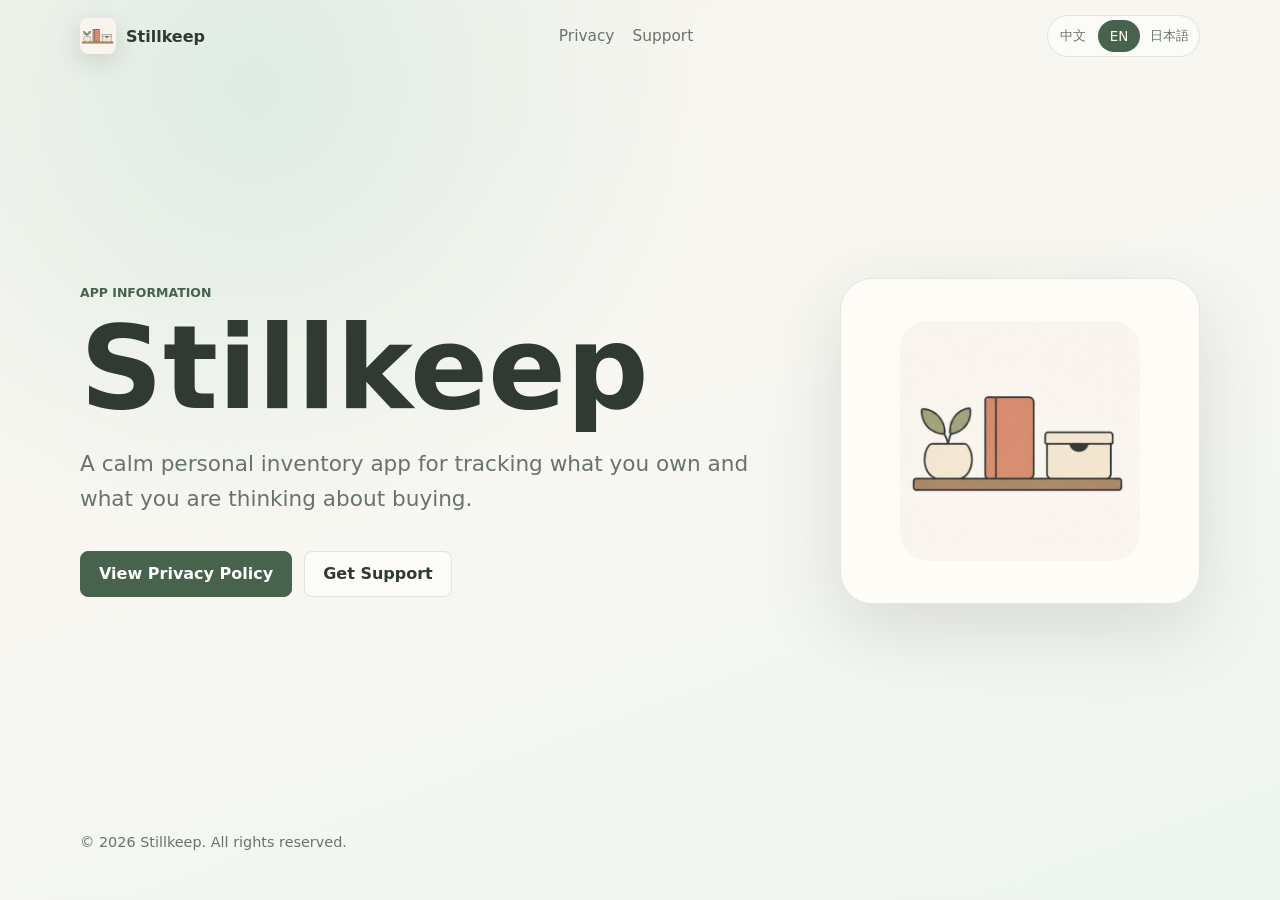
==== index.html @ 05d0d864 "Add Stillkeep privacy and support pages" ====
<!doctype html>
<html lang="en">
<head>
  <meta charset="utf-8">
  <meta name="viewport" content="width=device-width, initial-scale=1">
  <title>Stillkeep</title>
  <meta name="description" content="Privacy policy and support pages for Stillkeep.">
  <link rel="icon" href="assets/stillkeep-icon.png">
  <link rel="stylesheet" href="assets/styles.css">
</head>
<body data-page="home">
  <header class="site-header">
    <a class="brand" href="index.html" aria-label="Stillkeep home">
      <img src="assets/stillkeep-icon.png" alt="" class="brand-icon">
      <span data-i18n="brandName">Stillkeep</span>
    </a>
    <nav class="nav-links" aria-label="Primary">
      <a href="privacy.html" data-i18n="navPrivacy">Privacy</a>
      <a href="support.html" data-i18n="navSupport">Support</a>
    </nav>
    <div class="language-switcher" aria-label="Language">
      <button type="button" data-lang="zh-Hans">中文</button>
      <button type="button" data-lang="en">EN</button>
      <button type="button" data-lang="ja">日本語</button>
    </div>
  </header>

  <main>
    <section class="hero">
      <div class="hero-copy">
        <p class="eyebrow" data-i18n="homeEyebrow">App information</p>
        <h1 data-i18n="homeTitle">Stillkeep</h1>
        <p class="lead" data-i18n="homeLead">A calm personal inventory app for tracking what you own and what you are thinking about buying.</p>
        <div class="actions">
          <a class="button primary" href="privacy.html" data-i18n="homePrivacyAction">View Privacy Policy</a>
          <a class="button secondary" href="support.html" data-i18n="homeSupportAction">Get Support</a>
        </div>
      </div>
      <div class="hero-visual" aria-hidden="true">
        <img src="assets/stillkeep-icon.png" alt="">
      </div>
    </section>
  </main>

  <footer class="site-footer">
    <span data-i18n="footer">© 2026 Stillkeep. All rights reserved.</span>
  </footer>

  <script src="assets/i18n.js"></script>
</body>
</html>
---- assets/styles.css ----
:root {
  color-scheme: light;
  --bg: #f7f4ee;
  --bg-soft: #eef5f1;
  --surface: rgba(255, 253, 248, 0.86);
  --surface-strong: #fffdf8;
  --ink: #303932;
  --muted: #68736c;
  --line: rgba(48, 57, 50, 0.12);
  --accent: #6f8c74;
  --accent-strong: #47624d;
  --shadow: 0 24px 80px rgba(44, 52, 45, 0.14);
  --radius: 8px;
}

* {
  box-sizing: border-box;
}

body {
  margin: 0;
  min-height: 100vh;
  font-family: ui-sans-serif, system-ui, -apple-system, BlinkMacSystemFont, "Segoe UI", sans-serif;
  color: var(--ink);
  background:
    radial-gradient(circle at 20% 10%, rgba(220, 235, 226, 0.9), transparent 28rem),
    linear-gradient(160deg, var(--bg) 0%, #f8f7f2 48%, var(--bg-soft) 100%);
}

a {
  color: inherit;
}

.site-header {
  width: min(1120px, calc(100% - 32px));
  min-height: 72px;
  margin: 0 auto;
  display: flex;
  align-items: center;
  justify-content: space-between;
  gap: 18px;
}

.brand {
  display: inline-flex;
  align-items: center;
  gap: 10px;
  text-decoration: none;
  font-weight: 700;
}

.brand-icon {
  width: 36px;
  height: 36px;
  border-radius: 8px;
  box-shadow: 0 8px 24px rgba(47, 61, 51, 0.16);
}

.nav-links {
  display: flex;
  gap: 18px;
  color: var(--muted);
  font-size: 0.96rem;
}

.nav-links a {
  text-decoration: none;
}

.nav-links a:hover {
  color: var(--ink);
}

.language-switcher {
  display: flex;
  gap: 4px;
  padding: 4px;
  border: 1px solid var(--line);
  background: rgba(255, 255, 255, 0.5);
  border-radius: 999px;
}

.language-switcher button {
  min-width: 42px;
  height: 32px;
  border: 0;
  border-radius: 999px;
  background: transparent;
  color: var(--muted);
  font: inherit;
  font-size: 0.84rem;
  cursor: pointer;
}

.language-switcher button[aria-pressed="true"] {
  color: var(--surface-strong);
  background: var(--accent-strong);
}

.hero {
  width: min(1120px, calc(100% - 32px));
  min-height: calc(100vh - 138px);
  margin: 0 auto;
  display: grid;
  grid-template-columns: minmax(0, 1fr) 360px;
  align-items: center;
  gap: 72px;
  padding: 56px 0 80px;
}

.hero-copy {
  max-width: 680px;
}

.eyebrow {
  margin: 0 0 14px;
  color: var(--accent-strong);
  font-size: 0.78rem;
  font-weight: 700;
  letter-spacing: 0;
  text-transform: uppercase;
}

h1 {
  margin: 0;
  font-size: clamp(3.4rem, 9vw, 7.4rem);
  line-height: 0.95;
  letter-spacing: 0;
}

.lead {
  max-width: 760px;
  margin: 22px 0 0;
  color: var(--muted);
  font-size: clamp(1.05rem, 2vw, 1.35rem);
  line-height: 1.65;
}

.actions {
  display: flex;
  flex-wrap: wrap;
  gap: 12px;
  margin-top: 34px;
}

.button {
  display: inline-flex;
  align-items: center;
  min-height: 46px;
  padding: 0 18px;
  border-radius: var(--radius);
  border: 1px solid var(--line);
  text-decoration: none;
  font-weight: 700;
}

.button.primary {
  color: white;
  background: var(--accent-strong);
  border-color: var(--accent-strong);
}

.button.secondary {
  background: rgba(255, 255, 255, 0.56);
}

.hero-visual {
  display: grid;
  place-items: center;
  padding: 42px;
  border: 1px solid var(--line);
  border-radius: 32px;
  background: var(--surface);
  box-shadow: var(--shadow);
}

.hero-visual img {
  width: min(240px, 46vw);
  border-radius: 28px;
}

.document-shell {
  width: min(920px, calc(100% - 32px));
  margin: 0 auto;
  padding: 56px 0 78px;
}

.document-hero {
  padding: 42px 0 32px;
}

.document-hero h1 {
  font-size: clamp(2.4rem, 6vw, 5.2rem);
}

.document {
  padding: clamp(22px, 4vw, 40px);
  border: 1px solid var(--line);
  border-radius: 16px;
  background: var(--surface);
  box-shadow: var(--shadow);
}

.document section + section {
  margin-top: 34px;
  padding-top: 30px;
  border-top: 1px solid var(--line);
}

.document h2 {
  margin: 0 0 12px;
  font-size: clamp(1.22rem, 2vw, 1.55rem);
  letter-spacing: 0;
}

.document p,
.document li {
  color: var(--muted);
  font-size: 1rem;
  line-height: 1.75;
}

.document p {
  margin: 0;
}

.document p + p {
  margin-top: 12px;
}

.document ul {
  margin: 10px 0 0;
  padding-left: 1.2rem;
}

.contact-card {
  display: grid;
  gap: 10px;
  padding: 18px;
  border: 1px solid var(--line);
  border-radius: var(--radius);
  background: rgba(255, 255, 255, 0.5);
}

.contact-card a {
  color: var(--accent-strong);
  font-weight: 700;
}

.site-footer {
  width: min(1120px, calc(100% - 32px));
  margin: 0 auto;
  padding: 0 0 28px;
  color: var(--muted);
  font-size: 0.9rem;
}

@media (max-width: 760px) {
  .site-header {
    align-items: flex-start;
    flex-direction: column;
    padding: 18px 0;
  }

  .nav-links {
    order: 3;
  }

  .hero {
    grid-template-columns: 1fr;
    gap: 34px;
    min-height: auto;
    padding: 40px 0 70px;
  }

  .hero-visual {
    padding: 28px;
    border-radius: 20px;
  }

  .document-shell {
    padding-top: 24px;
  }
}
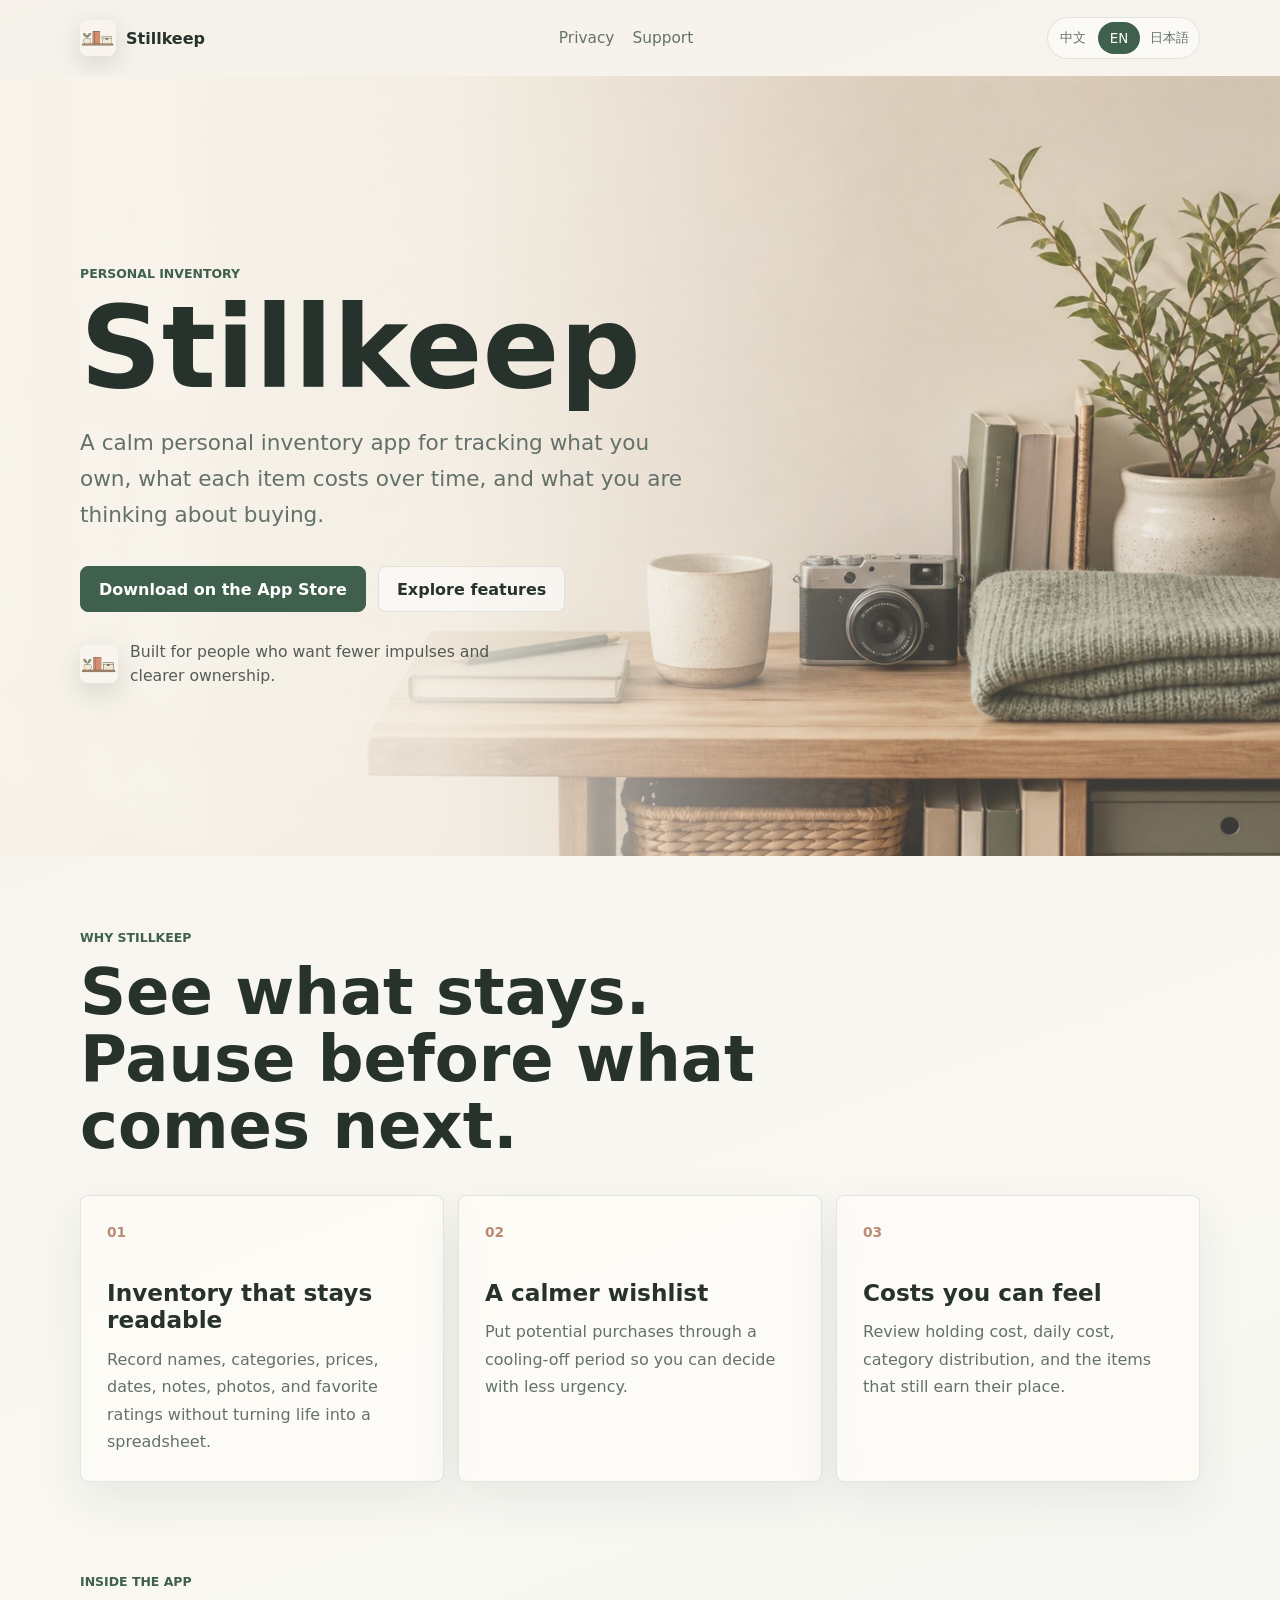
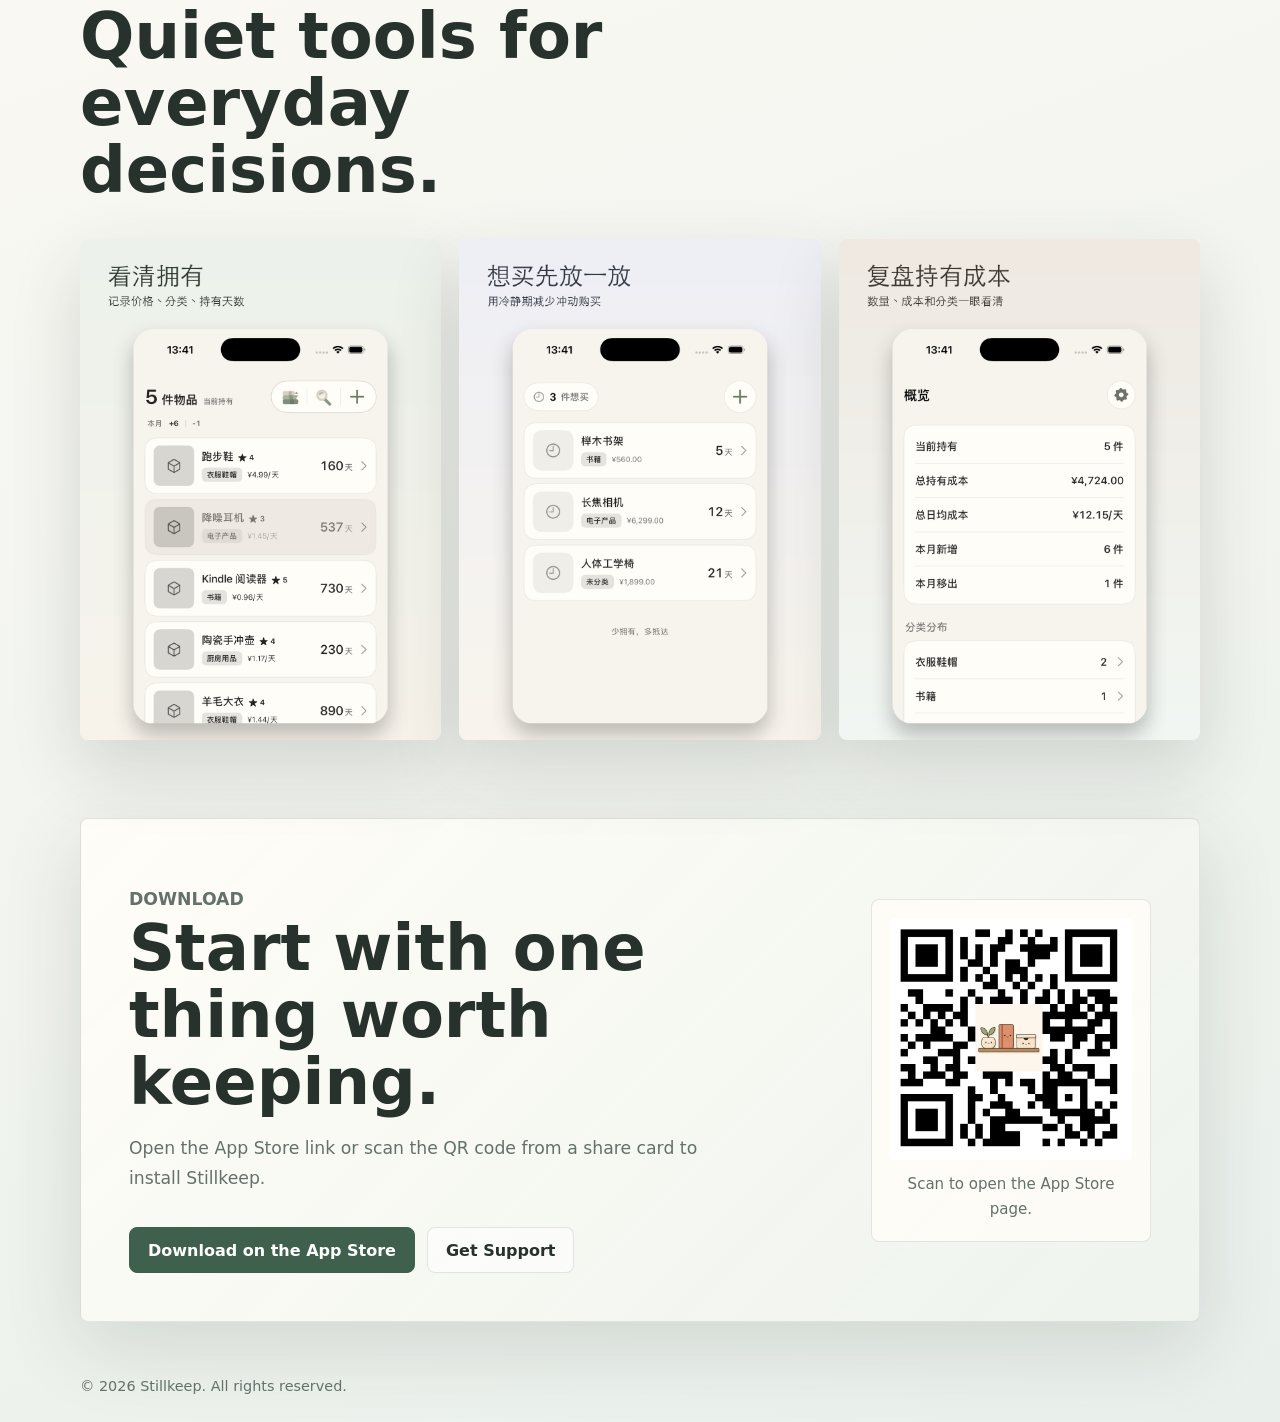
==== commit 33f9363e: "Refresh Stillkeep product landing page" ====
--- a/index.html
+++ b/index.html
@@ -4,7 +4,7 @@
   <meta charset="utf-8">
   <meta name="viewport" content="width=device-width, initial-scale=1">
   <title>Stillkeep</title>
-  <meta name="description" content="Privacy policy and support pages for Stillkeep.">
+  <meta name="description" content="Stillkeep is a calm personal inventory app for tracking what you own, reviewing holding costs, and cooling down before buying.">
   <link rel="icon" href="assets/stillkeep-icon.png">
   <link rel="stylesheet" href="assets/styles.css">
 </head>
@@ -27,17 +27,72 @@
 
   <main>
     <section class="hero">
+      <img class="hero-background" src="assets/brand/hero-still-life.jpg" alt="">
+      <div class="hero-shade" aria-hidden="true"></div>
       <div class="hero-copy">
-        <p class="eyebrow" data-i18n="homeEyebrow">App information</p>
+        <p class="eyebrow" data-i18n="homeEyebrow">Personal inventory</p>
         <h1 data-i18n="homeTitle">Stillkeep</h1>
-        <p class="lead" data-i18n="homeLead">A calm personal inventory app for tracking what you own and what you are thinking about buying.</p>
+        <p class="lead" data-i18n="homeLead">A calm personal inventory app for tracking what you own, what each item costs over time, and what you are thinking about buying.</p>
         <div class="actions">
-          <a class="button primary" href="privacy.html" data-i18n="homePrivacyAction">View Privacy Policy</a>
+          <a class="button primary" href="https://apps.apple.com/app/id6773206126" data-i18n="homeAppStoreAction">Download on the App Store</a>
+          <a class="button secondary" href="#features" data-i18n="homeLearnAction">Explore features</a>
+        </div>
+        <div class="hero-note">
+          <img src="assets/stillkeep-icon.png" alt="">
+          <span data-i18n="homeHeroNote">Built for people who want fewer impulses and clearer ownership.</span>
+        </div>
+      </div>
+    </section>
+
+    <section class="feature-band" id="features">
+      <div class="section-heading">
+        <p class="eyebrow" data-i18n="featuresEyebrow">Why Stillkeep</p>
+        <h2 data-i18n="featuresTitle">See what stays. Pause before what comes next.</h2>
+      </div>
+      <div class="feature-grid">
+        <article class="feature-card">
+          <span class="feature-mark">01</span>
+          <h3 data-i18n="featureInventoryTitle">Inventory that stays readable</h3>
+          <p data-i18n="featureInventoryBody">Record names, categories, prices, dates, notes, photos, and favorite ratings without turning life into a spreadsheet.</p>
+        </article>
+        <article class="feature-card">
+          <span class="feature-mark">02</span>
+          <h3 data-i18n="featureWishlistTitle">A calmer wishlist</h3>
+          <p data-i18n="featureWishlistBody">Put potential purchases through a cooling-off period so you can decide with less urgency.</p>
+        </article>
+        <article class="feature-card">
+          <span class="feature-mark">03</span>
+          <h3 data-i18n="featureStatsTitle">Costs you can feel</h3>
+          <p data-i18n="featureStatsBody">Review holding cost, daily cost, category distribution, and the items that still earn their place.</p>
+        </article>
+      </div>
+    </section>
+
+    <section class="screenshots-section">
+      <div class="section-heading">
+        <p class="eyebrow" data-i18n="screensEyebrow">Inside the app</p>
+        <h2 data-i18n="screensTitle">Quiet tools for everyday decisions.</h2>
+      </div>
+      <div class="screenshot-grid">
+        <img src="assets/screenshots/showcase-items.png" alt="Stillkeep inventory list screenshot">
+        <img src="assets/screenshots/showcase-wishlist.png" alt="Stillkeep wishlist screenshot">
+        <img src="assets/screenshots/showcase-stats.png" alt="Stillkeep stats screenshot">
+      </div>
+    </section>
+
+    <section class="download-section" id="download">
+      <div class="download-copy">
+        <p class="eyebrow" data-i18n="downloadEyebrow">Download</p>
+        <h2 data-i18n="downloadTitle">Start with one thing worth keeping.</h2>
+        <p data-i18n="downloadBody">Open the App Store link or scan the QR code from a share card to install Stillkeep.</p>
+        <div class="actions">
+          <a class="button primary" href="https://apps.apple.com/app/id6773206126" data-i18n="homeAppStoreAction">Download on the App Store</a>
           <a class="button secondary" href="support.html" data-i18n="homeSupportAction">Get Support</a>
         </div>
       </div>
-      <div class="hero-visual" aria-hidden="true">
-        <img src="assets/stillkeep-icon.png" alt="">
+      <div class="qr-panel">
+        <img src="assets/app-store-qr.png" alt="QR code for Stillkeep on the App Store">
+        <p data-i18n="downloadQrCaption">Scan to open the App Store page.</p>
       </div>
     </section>
   </main>
--- a/assets/styles.css
+++ b/assets/styles.css
@@ -1,14 +1,16 @@
 :root {
   color-scheme: light;
-  --bg: #f7f4ee;
-  --bg-soft: #eef5f1;
-  --surface: rgba(255, 253, 248, 0.86);
+  --bg: #f6f2ea;
+  --bg-soft: #e9f0eb;
+  --surface: rgba(255, 253, 248, 0.9);
   --surface-strong: #fffdf8;
-  --ink: #303932;
-  --muted: #68736c;
+  --ink: #28322d;
+  --muted: #64716b;
   --line: rgba(48, 57, 50, 0.12);
   --accent: #6f8c74;
-  --accent-strong: #47624d;
+  --accent-strong: #3f604d;
+  --clay: #b98b74;
+  --blue: #7f98a4;
   --shadow: 0 24px 80px rgba(44, 52, 45, 0.14);
   --radius: 8px;
 }
@@ -22,9 +24,7 @@
   min-height: 100vh;
   font-family: ui-sans-serif, system-ui, -apple-system, BlinkMacSystemFont, "Segoe UI", sans-serif;
   color: var(--ink);
-  background:
-    radial-gradient(circle at 20% 10%, rgba(220, 235, 226, 0.9), transparent 28rem),
-    linear-gradient(160deg, var(--bg) 0%, #f8f7f2 48%, var(--bg-soft) 100%);
+  background: linear-gradient(160deg, var(--bg) 0%, #f9f8f3 48%, var(--bg-soft) 100%);
 }
 
 a {
@@ -33,7 +33,7 @@
 
 .site-header {
   width: min(1120px, calc(100% - 32px));
-  min-height: 72px;
+  min-height: 76px;
   margin: 0 auto;
   display: flex;
   align-items: center;
@@ -98,18 +98,38 @@
 }
 
 .hero {
-  width: min(1120px, calc(100% - 32px));
-  min-height: calc(100vh - 138px);
-  margin: 0 auto;
-  display: grid;
-  grid-template-columns: minmax(0, 1fr) 360px;
-  align-items: center;
-  gap: 72px;
-  padding: 56px 0 80px;
+  position: relative;
+  overflow: hidden;
+  min-height: min(780px, calc(100svh - 86px));
+  display: flex;
+  align-items: center;
+  padding: clamp(72px, 9vw, 120px) max(24px, calc((100vw - 1120px) / 2)) clamp(54px, 8vw, 92px);
+  isolation: isolate;
+}
+
+.hero-background,
+.hero-shade {
+  position: absolute;
+  inset: 0;
+}
+
+.hero-background {
+  width: 100%;
+  height: 100%;
+  object-fit: cover;
+  object-position: center;
+  z-index: -2;
+}
+
+.hero-shade {
+  background:
+    linear-gradient(90deg, rgba(248, 244, 235, 0.98) 0%, rgba(248, 244, 235, 0.86) 34%, rgba(248, 244, 235, 0.22) 70%),
+    linear-gradient(0deg, rgba(40, 50, 45, 0.08), rgba(40, 50, 45, 0.02));
+  z-index: -1;
 }
 
 .hero-copy {
-  max-width: 680px;
+  width: min(620px, 100%);
 }
 
 .eyebrow {
@@ -123,7 +143,7 @@
 
 h1 {
   margin: 0;
-  font-size: clamp(3.4rem, 9vw, 7.4rem);
+  font-size: clamp(3.5rem, 9vw, 7.1rem);
   line-height: 0.95;
   letter-spacing: 0;
 }
@@ -146,6 +166,7 @@
 .button {
   display: inline-flex;
   align-items: center;
+  justify-content: center;
   min-height: 46px;
   padding: 0 18px;
   border-radius: var(--radius);
@@ -164,19 +185,140 @@
   background: rgba(255, 255, 255, 0.56);
 }
 
-.hero-visual {
+.hero-note {
+  display: inline-flex;
+  align-items: center;
+  gap: 12px;
+  max-width: 460px;
+  margin-top: 28px;
+  color: rgba(40, 50, 45, 0.78);
+  font-size: 0.98rem;
+  line-height: 1.55;
+}
+
+.hero-note img {
+  width: 38px;
+  height: 38px;
+  border-radius: var(--radius);
+  box-shadow: 0 10px 28px rgba(40, 50, 45, 0.16);
+}
+
+.feature-band,
+.screenshots-section,
+.download-section {
+  width: min(1120px, calc(100% - 32px));
+  margin: 0 auto;
+}
+
+.feature-band {
+  padding: 74px 0 40px;
+}
+
+.section-heading {
+  max-width: 700px;
+}
+
+.section-heading h2,
+.download-copy h2 {
+  margin: 0;
+  font-size: clamp(2rem, 5vw, 4rem);
+  line-height: 1.05;
+  letter-spacing: 0;
+}
+
+.feature-grid {
   display: grid;
-  place-items: center;
-  padding: 42px;
-  border: 1px solid var(--line);
-  border-radius: 32px;
-  background: var(--surface);
+  grid-template-columns: repeat(3, minmax(0, 1fr));
+  gap: 14px;
+  margin-top: 34px;
+}
+
+.feature-card {
+  min-height: 260px;
+  padding: 26px;
+  border: 1px solid var(--line);
+  border-radius: var(--radius);
+  background: rgba(255, 253, 248, 0.7);
+  box-shadow: 0 18px 48px rgba(44, 52, 45, 0.08);
+}
+
+.feature-mark {
+  color: var(--clay);
+  font-size: 0.86rem;
+  font-weight: 800;
+}
+
+.feature-card h3 {
+  margin: 38px 0 12px;
+  font-size: clamp(1.18rem, 2vw, 1.45rem);
+  line-height: 1.2;
+}
+
+.feature-card p,
+.download-copy p,
+.qr-panel p {
+  margin: 0;
+  color: var(--muted);
+  line-height: 1.7;
+}
+
+.screenshots-section {
+  padding: 52px 0 78px;
+}
+
+.screenshot-grid {
+  display: grid;
+  grid-template-columns: repeat(3, minmax(0, 1fr));
+  gap: 18px;
+  margin-top: 34px;
+  align-items: start;
+}
+
+.screenshot-grid img {
+  display: block;
+  width: 100%;
+  border-radius: var(--radius);
+  box-shadow: 0 28px 70px rgba(44, 52, 45, 0.16);
+}
+
+.download-section {
+  display: grid;
+  grid-template-columns: minmax(0, 1fr) 280px;
+  gap: clamp(28px, 6vw, 80px);
+  align-items: center;
+  padding: 48px;
+  margin-bottom: 56px;
+  border: 1px solid var(--line);
+  border-radius: var(--radius);
+  background:
+    linear-gradient(135deg, rgba(255, 253, 248, 0.92), rgba(236, 242, 236, 0.88)),
+    var(--surface-strong);
   box-shadow: var(--shadow);
 }
 
-.hero-visual img {
-  width: min(240px, 46vw);
-  border-radius: 28px;
+.download-copy p {
+  max-width: 620px;
+  margin-top: 18px;
+  font-size: 1.08rem;
+}
+
+.qr-panel {
+  padding: 18px;
+  border: 1px solid var(--line);
+  border-radius: var(--radius);
+  background: rgba(255, 253, 248, 0.82);
+  text-align: center;
+}
+
+.qr-panel img {
+  display: block;
+  width: 100%;
+  border-radius: 4px;
+}
+
+.qr-panel p {
+  margin-top: 12px;
+  font-size: 0.94rem;
 }
 
 .document-shell {
@@ -267,15 +409,49 @@
   }
 
   .hero {
+    min-height: 680px;
+    padding: 58px 24px 64px;
+    align-items: flex-start;
+  }
+
+  .hero-shade {
+    background:
+      linear-gradient(180deg, rgba(248, 244, 235, 0.98) 0%, rgba(248, 244, 235, 0.9) 48%, rgba(248, 244, 235, 0.18) 100%),
+      linear-gradient(0deg, rgba(40, 50, 45, 0.08), rgba(40, 50, 45, 0.02));
+  }
+
+  .hero-background {
+    object-position: 62% center;
+  }
+
+  .actions {
+    width: 100%;
+  }
+
+  .button {
+    flex: 1 1 180px;
+  }
+
+  .feature-band {
+    padding-top: 48px;
+  }
+
+  .feature-grid,
+  .screenshot-grid,
+  .download-section {
     grid-template-columns: 1fr;
-    gap: 34px;
+  }
+
+  .feature-card {
     min-height: auto;
-    padding: 40px 0 70px;
-  }
-
-  .hero-visual {
-    padding: 28px;
-    border-radius: 20px;
+  }
+
+  .download-section {
+    padding: 26px;
+  }
+
+  .qr-panel {
+    max-width: 300px;
   }
 
   .document-shell {
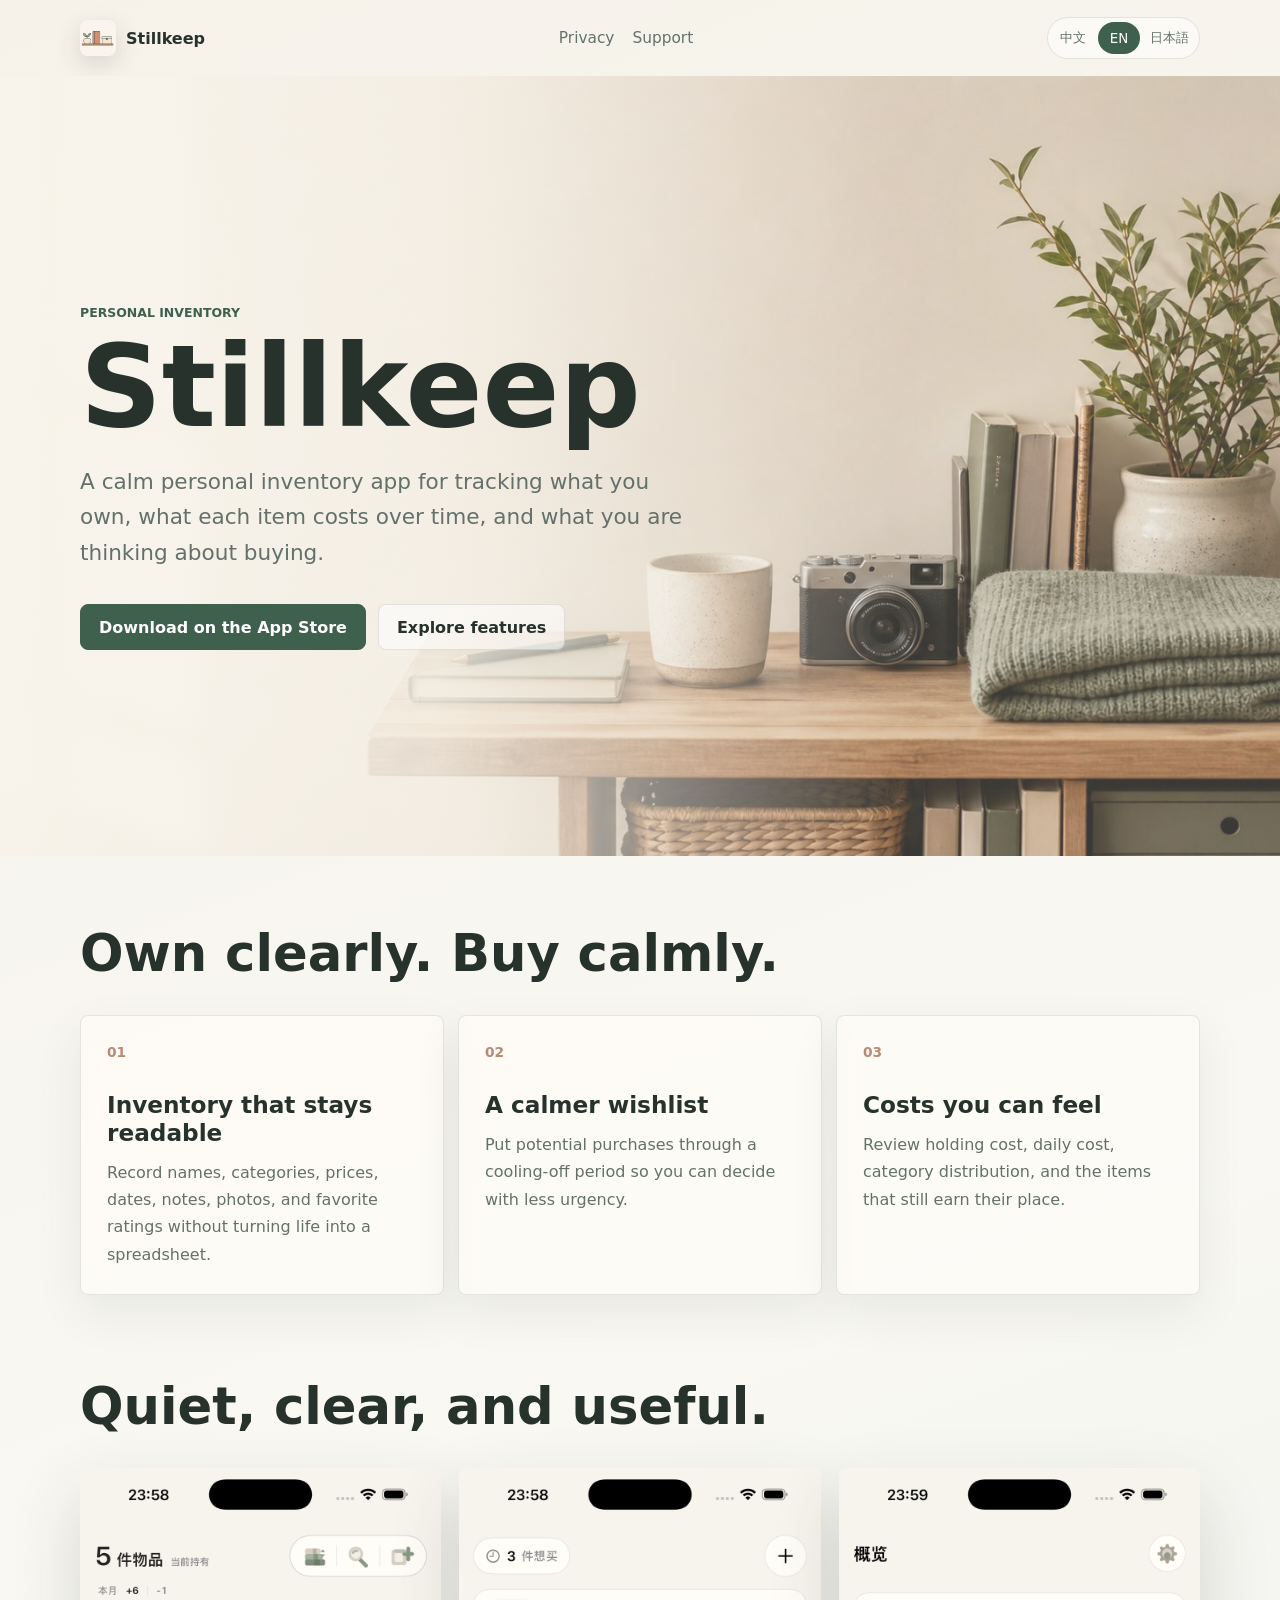
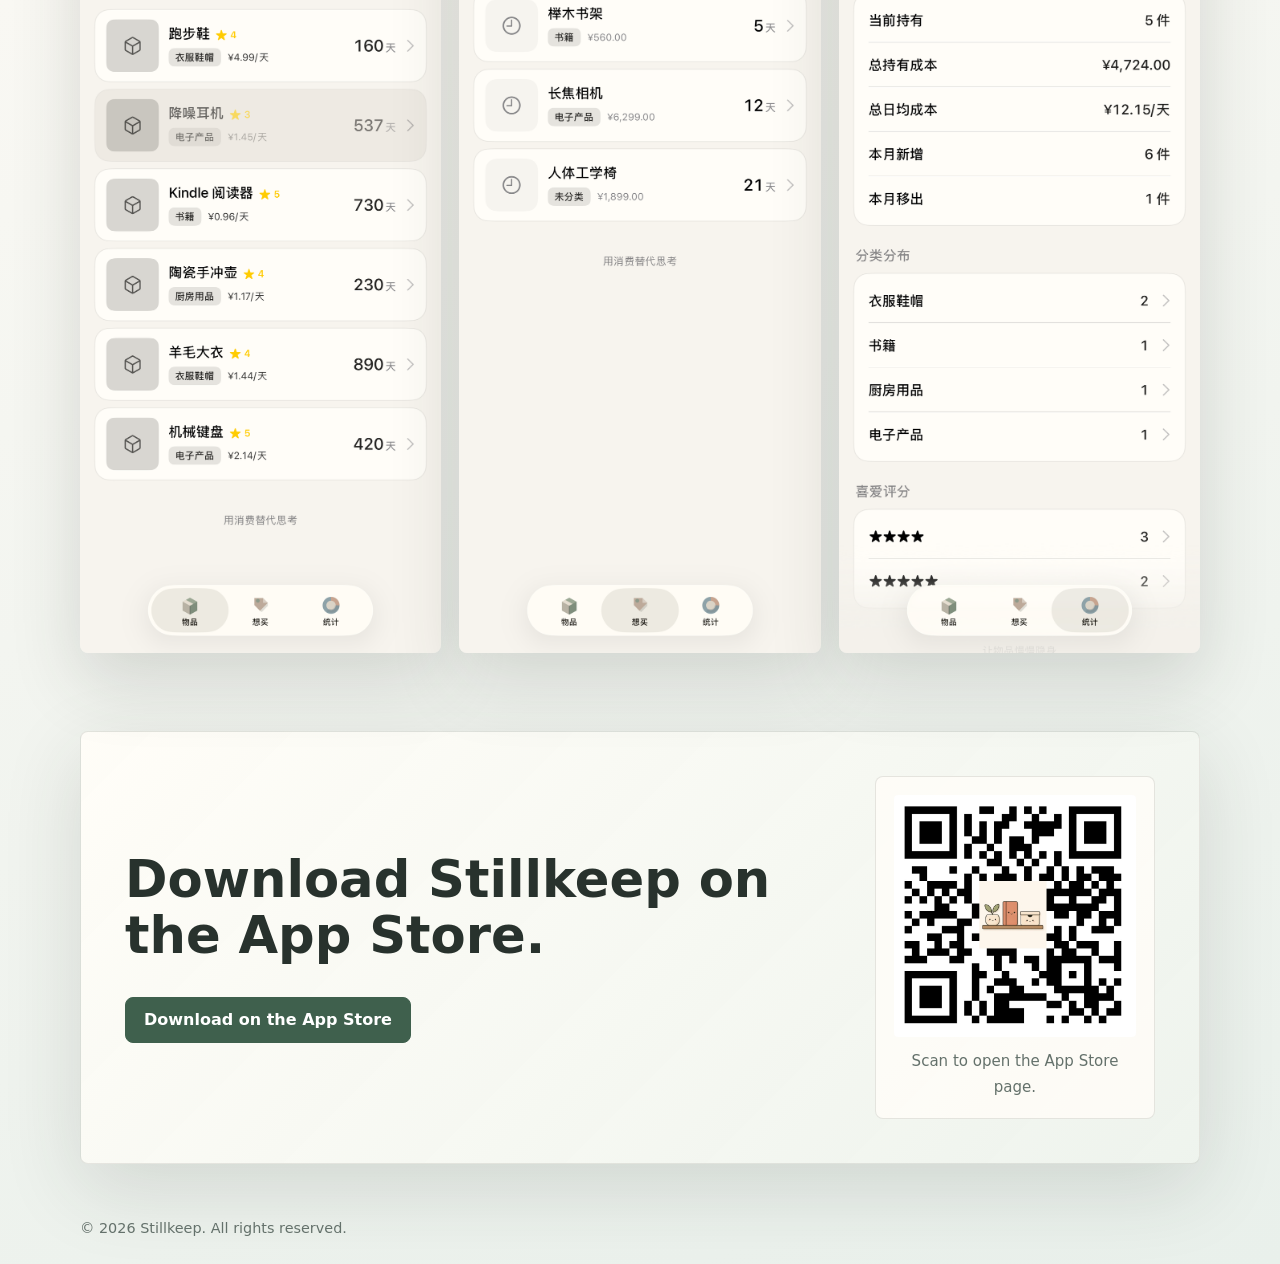
==== commit b028f4b4: "Simplify landing page showcase" ====
--- a/index.html
+++ b/index.html
@@ -6,7 +6,7 @@
   <title>Stillkeep</title>
   <meta name="description" content="Stillkeep is a calm personal inventory app for tracking what you own, reviewing holding costs, and cooling down before buying.">
   <link rel="icon" href="assets/stillkeep-icon.png">
-  <link rel="stylesheet" href="assets/styles.css">
+  <link rel="stylesheet" href="assets/styles.css?v=2">
 </head>
 <body data-page="home">
   <header class="site-header">
@@ -37,17 +37,12 @@
           <a class="button primary" href="https://apps.apple.com/app/id6773206126" data-i18n="homeAppStoreAction">Download on the App Store</a>
           <a class="button secondary" href="#features" data-i18n="homeLearnAction">Explore features</a>
         </div>
-        <div class="hero-note">
-          <img src="assets/stillkeep-icon.png" alt="">
-          <span data-i18n="homeHeroNote">Built for people who want fewer impulses and clearer ownership.</span>
-        </div>
       </div>
     </section>
 
     <section class="feature-band" id="features">
       <div class="section-heading">
-        <p class="eyebrow" data-i18n="featuresEyebrow">Why Stillkeep</p>
-        <h2 data-i18n="featuresTitle">See what stays. Pause before what comes next.</h2>
+        <h2 data-i18n="featuresTitle">Own clearly. Buy calmly.</h2>
       </div>
       <div class="feature-grid">
         <article class="feature-card">
@@ -70,24 +65,20 @@
 
     <section class="screenshots-section">
       <div class="section-heading">
-        <p class="eyebrow" data-i18n="screensEyebrow">Inside the app</p>
-        <h2 data-i18n="screensTitle">Quiet tools for everyday decisions.</h2>
+        <h2 data-i18n="screensTitle">Quiet, clear, and useful.</h2>
       </div>
       <div class="screenshot-grid">
-        <img src="assets/screenshots/showcase-items.png" alt="Stillkeep inventory list screenshot">
-        <img src="assets/screenshots/showcase-wishlist.png" alt="Stillkeep wishlist screenshot">
-        <img src="assets/screenshots/showcase-stats.png" alt="Stillkeep stats screenshot">
+        <img src="assets/screenshots/iphone-items-full.png" alt="Stillkeep inventory list screenshot">
+        <img src="assets/screenshots/iphone-wishlist-full.png" alt="Stillkeep wishlist screenshot">
+        <img src="assets/screenshots/iphone-stats-full.png" alt="Stillkeep stats screenshot">
       </div>
     </section>
 
     <section class="download-section" id="download">
       <div class="download-copy">
-        <p class="eyebrow" data-i18n="downloadEyebrow">Download</p>
-        <h2 data-i18n="downloadTitle">Start with one thing worth keeping.</h2>
-        <p data-i18n="downloadBody">Open the App Store link or scan the QR code from a share card to install Stillkeep.</p>
+        <h2 data-i18n="downloadTitle">Download Stillkeep on the App Store.</h2>
         <div class="actions">
           <a class="button primary" href="https://apps.apple.com/app/id6773206126" data-i18n="homeAppStoreAction">Download on the App Store</a>
-          <a class="button secondary" href="support.html" data-i18n="homeSupportAction">Get Support</a>
         </div>
       </div>
       <div class="qr-panel">
@@ -101,6 +92,6 @@
     <span data-i18n="footer">© 2026 Stillkeep. All rights reserved.</span>
   </footer>
 
-  <script src="assets/i18n.js"></script>
+  <script src="assets/i18n.js?v=2"></script>
 </body>
 </html>
--- a/assets/styles.css
+++ b/assets/styles.css
@@ -185,24 +185,6 @@
   background: rgba(255, 255, 255, 0.56);
 }
 
-.hero-note {
-  display: inline-flex;
-  align-items: center;
-  gap: 12px;
-  max-width: 460px;
-  margin-top: 28px;
-  color: rgba(40, 50, 45, 0.78);
-  font-size: 0.98rem;
-  line-height: 1.55;
-}
-
-.hero-note img {
-  width: 38px;
-  height: 38px;
-  border-radius: var(--radius);
-  box-shadow: 0 10px 28px rgba(40, 50, 45, 0.16);
-}
-
 .feature-band,
 .screenshots-section,
 .download-section {
@@ -211,18 +193,18 @@
 }
 
 .feature-band {
-  padding: 74px 0 40px;
+  padding: 70px 0 36px;
 }
 
 .section-heading {
-  max-width: 700px;
+  max-width: 100%;
 }
 
 .section-heading h2,
 .download-copy h2 {
   margin: 0;
-  font-size: clamp(2rem, 5vw, 4rem);
-  line-height: 1.05;
+  font-size: clamp(2rem, 4vw, 3.45rem);
+  line-height: 1.08;
   letter-spacing: 0;
 }
 
@@ -234,7 +216,7 @@
 }
 
 .feature-card {
-  min-height: 260px;
+  min-height: 220px;
   padding: 26px;
   border: 1px solid var(--line);
   border-radius: var(--radius);
@@ -249,7 +231,7 @@
 }
 
 .feature-card h3 {
-  margin: 38px 0 12px;
+  margin: 30px 0 12px;
   font-size: clamp(1.18rem, 2vw, 1.45rem);
   line-height: 1.2;
 }
@@ -263,7 +245,7 @@
 }
 
 .screenshots-section {
-  padding: 52px 0 78px;
+  padding: 48px 0 78px;
 }
 
 .screenshot-grid {
@@ -277,6 +259,8 @@
 .screenshot-grid img {
   display: block;
   width: 100%;
+  aspect-ratio: 900 / 1955;
+  object-fit: contain;
   border-radius: var(--radius);
   box-shadow: 0 28px 70px rgba(44, 52, 45, 0.16);
 }
@@ -286,7 +270,7 @@
   grid-template-columns: minmax(0, 1fr) 280px;
   gap: clamp(28px, 6vw, 80px);
   align-items: center;
-  padding: 48px;
+  padding: 44px;
   margin-bottom: 56px;
   border: 1px solid var(--line);
   border-radius: var(--radius);
@@ -436,6 +420,11 @@
     padding-top: 48px;
   }
 
+  .section-heading h2,
+  .download-copy h2 {
+    font-size: clamp(1.9rem, 8vw, 2.7rem);
+  }
+
   .feature-grid,
   .screenshot-grid,
   .download-section {
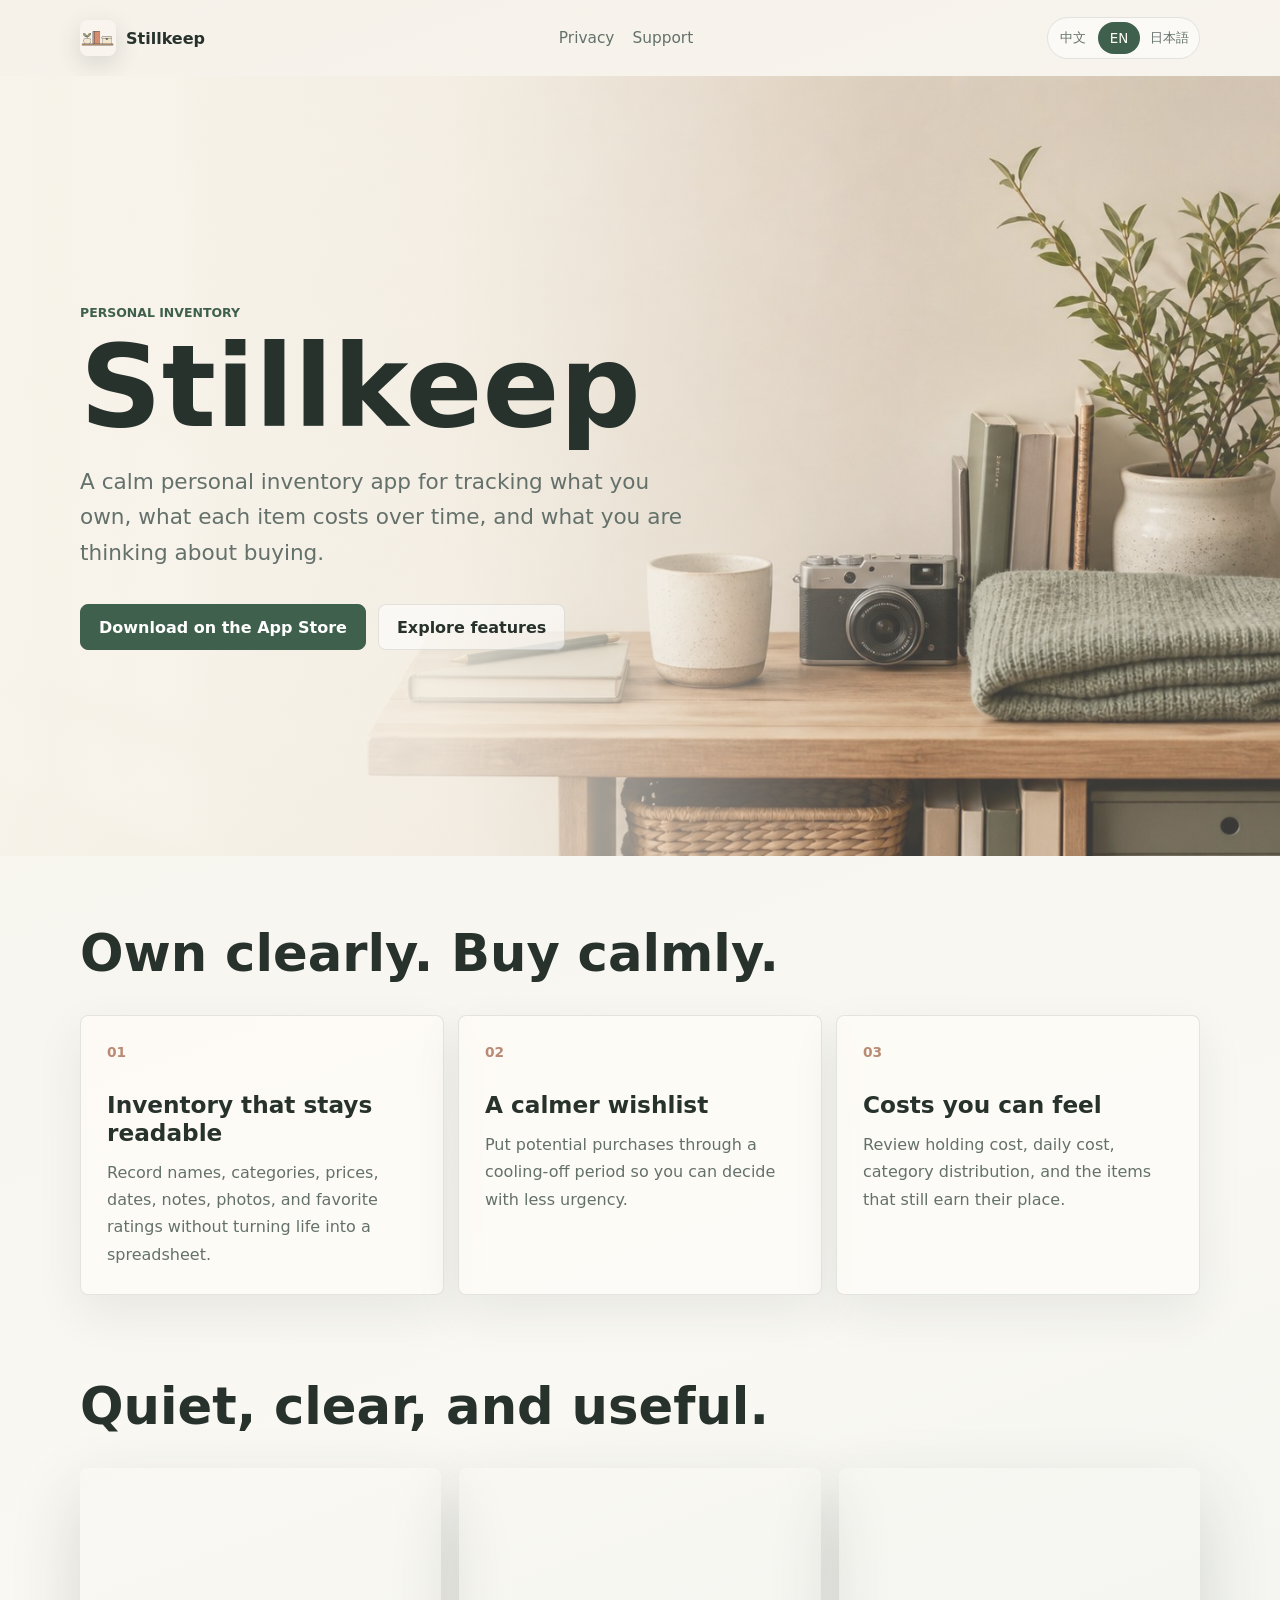
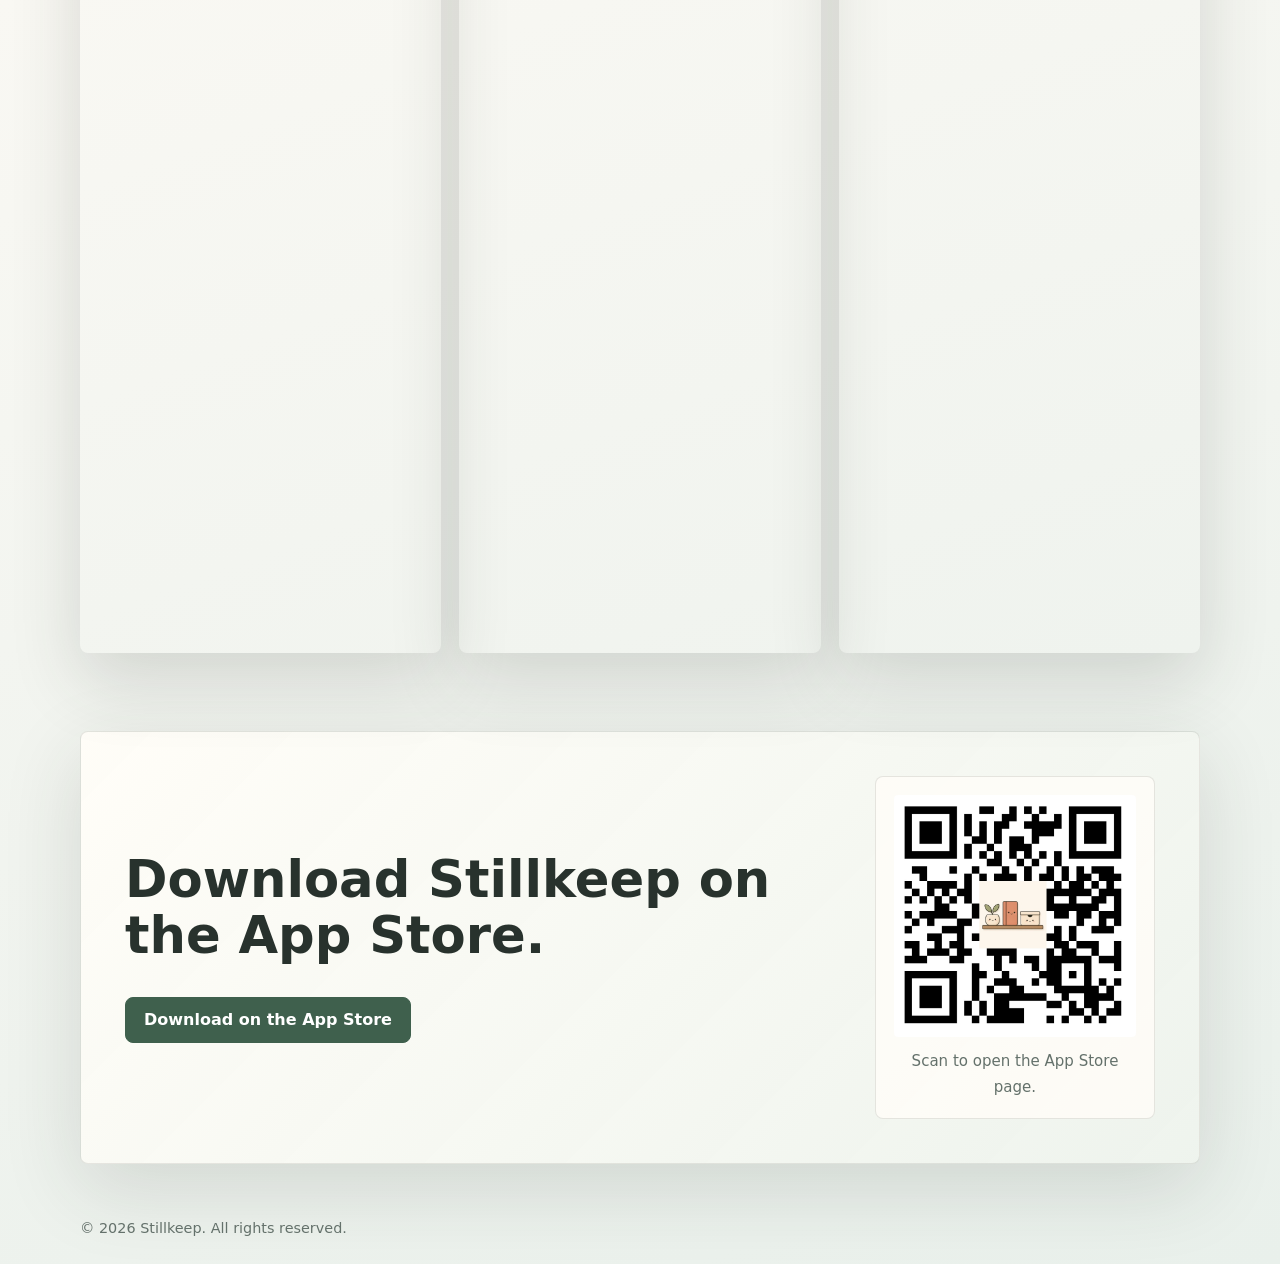
==== commit 4573abb6: "Optimize mobile screenshot gallery" ====
--- a/index.html
+++ b/index.html
@@ -6,7 +6,7 @@
   <title>Stillkeep</title>
   <meta name="description" content="Stillkeep is a calm personal inventory app for tracking what you own, reviewing holding costs, and cooling down before buying.">
   <link rel="icon" href="assets/stillkeep-icon.png">
-  <link rel="stylesheet" href="assets/styles.css?v=2">
+  <link rel="stylesheet" href="assets/styles.css?v=3">
 </head>
 <body data-page="home">
   <header class="site-header">
@@ -67,10 +67,22 @@
       <div class="section-heading">
         <h2 data-i18n="screensTitle">Quiet, clear, and useful.</h2>
       </div>
-      <div class="screenshot-grid">
-        <img src="assets/screenshots/iphone-items-full.png" alt="Stillkeep inventory list screenshot">
-        <img src="assets/screenshots/iphone-wishlist-full.png" alt="Stillkeep wishlist screenshot">
-        <img src="assets/screenshots/iphone-stats-full.png" alt="Stillkeep stats screenshot">
+      <div class="screenshot-grid" aria-label="Stillkeep app screenshots">
+        <picture>
+          <source media="(max-width: 760px)" type="image/webp" srcset="assets/screenshots/iphone-items-full-540.webp">
+          <source type="image/webp" srcset="assets/screenshots/iphone-items-full-900.webp">
+          <img src="assets/screenshots/iphone-items-full.png" alt="Stillkeep inventory list screenshot" loading="lazy" decoding="async">
+        </picture>
+        <picture>
+          <source media="(max-width: 760px)" type="image/webp" srcset="assets/screenshots/iphone-wishlist-full-540.webp">
+          <source type="image/webp" srcset="assets/screenshots/iphone-wishlist-full-900.webp">
+          <img src="assets/screenshots/iphone-wishlist-full.png" alt="Stillkeep wishlist screenshot" loading="lazy" decoding="async">
+        </picture>
+        <picture>
+          <source media="(max-width: 760px)" type="image/webp" srcset="assets/screenshots/iphone-stats-full-540.webp">
+          <source type="image/webp" srcset="assets/screenshots/iphone-stats-full-900.webp">
+          <img src="assets/screenshots/iphone-stats-full.png" alt="Stillkeep stats screenshot" loading="lazy" decoding="async">
+        </picture>
       </div>
     </section>
 
--- a/assets/styles.css
+++ b/assets/styles.css
@@ -256,9 +256,13 @@
   align-items: start;
 }
 
+.screenshot-grid picture,
 .screenshot-grid img {
   display: block;
   width: 100%;
+}
+
+.screenshot-grid img {
   aspect-ratio: 900 / 1955;
   object-fit: contain;
   border-radius: var(--radius);
@@ -426,11 +430,32 @@
   }
 
   .feature-grid,
-  .screenshot-grid,
   .download-section {
     grid-template-columns: 1fr;
   }
 
+  .screenshot-grid {
+    display: flex;
+    gap: 14px;
+    width: calc(100% + 32px);
+    margin-left: -16px;
+    padding: 2px 16px 28px;
+    overflow-x: auto;
+    overscroll-behavior-x: contain;
+    scroll-padding-inline: 16px;
+    scroll-snap-type: x mandatory;
+    -webkit-overflow-scrolling: touch;
+  }
+
+  .screenshot-grid picture {
+    flex: 0 0 78vw;
+    scroll-snap-align: center;
+  }
+
+  .screenshot-grid::-webkit-scrollbar {
+    display: none;
+  }
+
   .feature-card {
     min-height: auto;
   }
